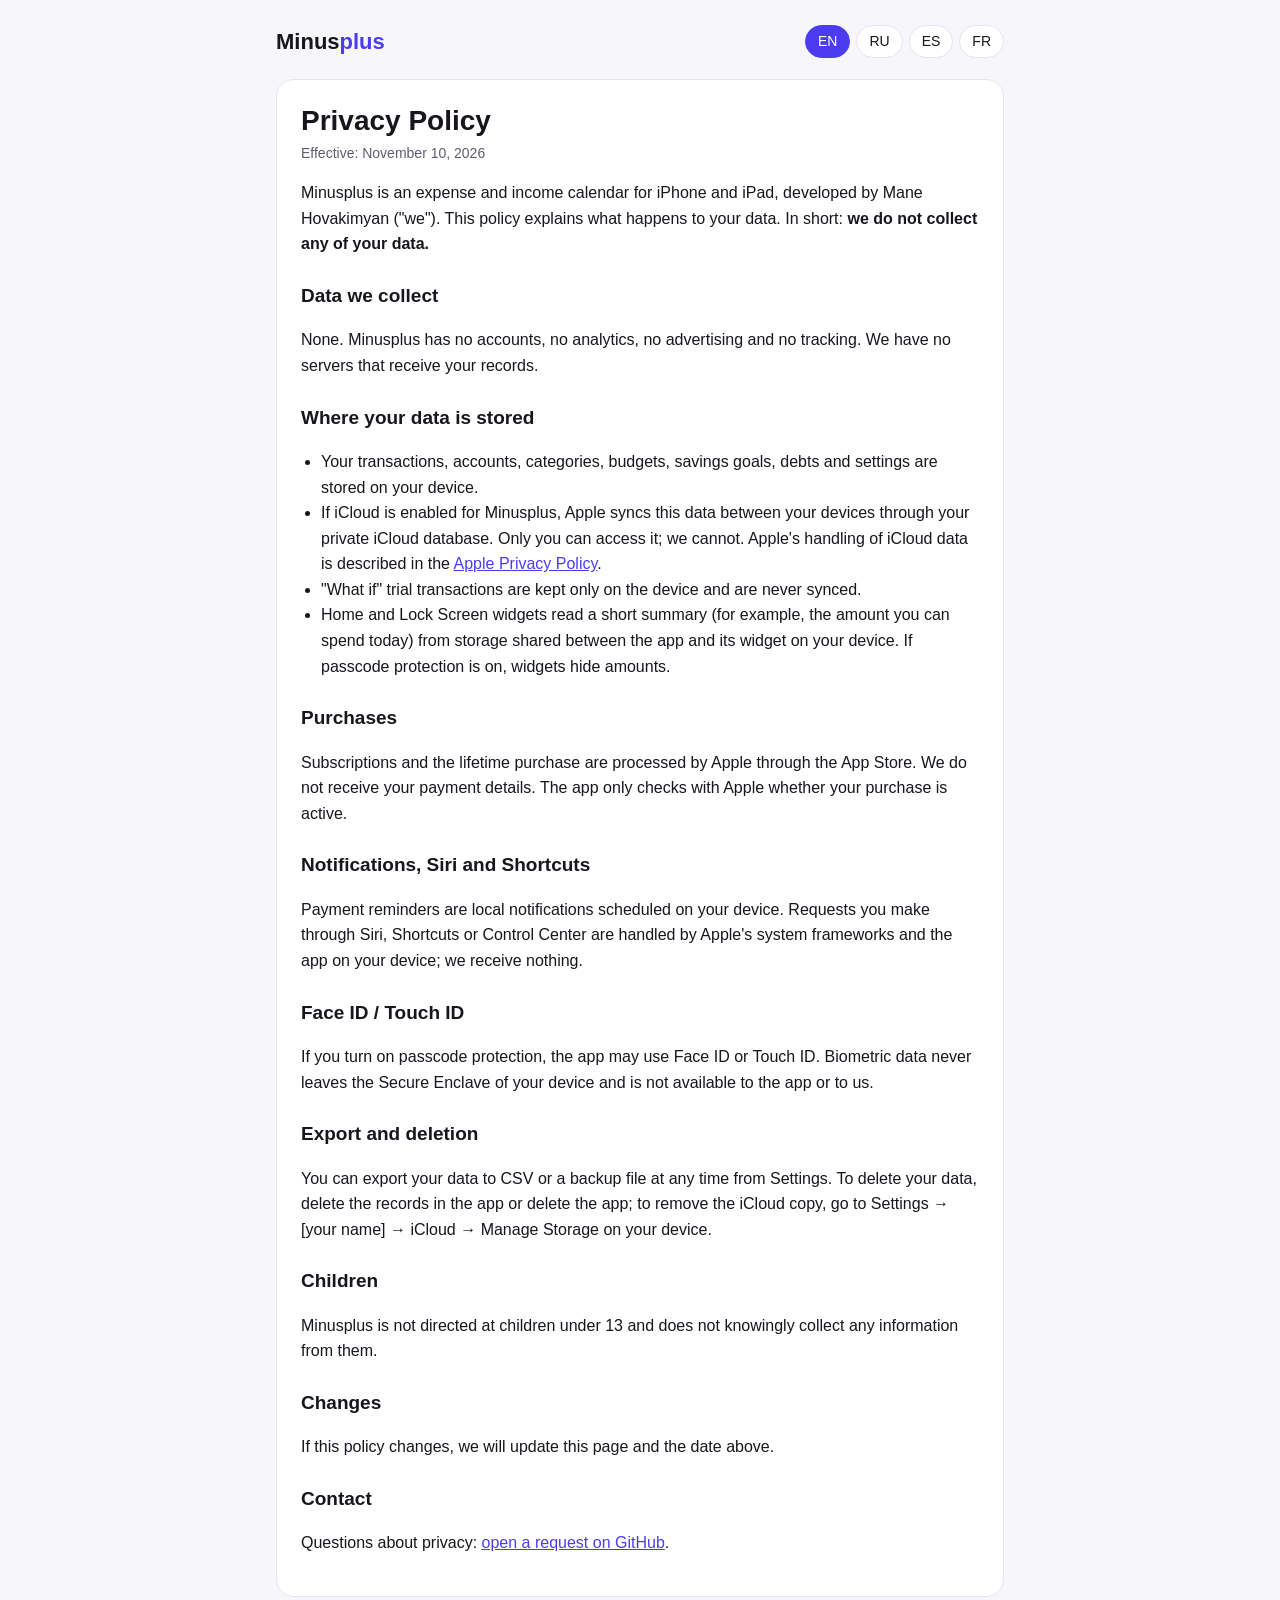
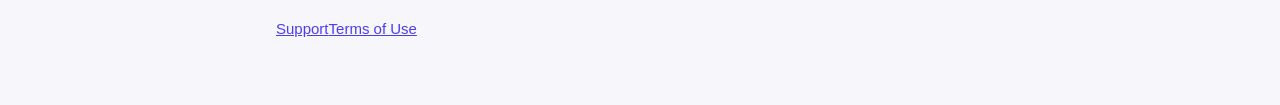
==== privacy.html @ d38d0e38 "Add files via upload" ====
<!doctype html>
<html lang="en">
<head>
<meta charset="utf-8">
<meta name="viewport" content="width=device-width, initial-scale=1">
<title>Privacy Policy · Minusplus</title>
<link rel="stylesheet" href="style.css">
<script src="lang.js"></script>
</head>
<body>
<main>
<header>
  <a class="brand" href="./">Minus<span>plus</span></a>
  <nav class="langs"><button data-l="en">EN</button><button data-l="ru">RU</button><button data-l="es">ES</button><button data-l="fr">FR</button></nav>
</header>

<article lang="en">
<h1>Privacy Policy</h1>
<p class="date">Effective: November 10, 2026</p>
<p>Minusplus is an expense and income calendar for iPhone and iPad, developed by Mane Hovakimyan ("we"). This policy explains what happens to your data. In short: <b>we do not collect any of your data.</b></p>
<h2>Data we collect</h2>
<p>None. Minusplus has no accounts, no analytics, no advertising and no tracking. We have no servers that receive your records.</p>
<h2>Where your data is stored</h2>
<ul>
<li>Your transactions, accounts, categories, budgets, savings goals, debts and settings are stored on your device.</li>
<li>If iCloud is enabled for Minusplus, Apple syncs this data between your devices through your private iCloud database. Only you can access it; we cannot. Apple's handling of iCloud data is described in the <a href="https://www.apple.com/legal/privacy/">Apple Privacy Policy</a>.</li>
<li>"What if" trial transactions are kept only on the device and are never synced.</li>
<li>Home and Lock Screen widgets read a short summary (for example, the amount you can spend today) from storage shared between the app and its widget on your device. If passcode protection is on, widgets hide amounts.</li>
</ul>
<h2>Purchases</h2>
<p>Subscriptions and the lifetime purchase are processed by Apple through the App Store. We do not receive your payment details. The app only checks with Apple whether your purchase is active.</p>
<h2>Notifications, Siri and Shortcuts</h2>
<p>Payment reminders are local notifications scheduled on your device. Requests you make through Siri, Shortcuts or Control Center are handled by Apple's system frameworks and the app on your device; we receive nothing.</p>
<h2>Face ID / Touch ID</h2>
<p>If you turn on passcode protection, the app may use Face ID or Touch ID. Biometric data never leaves the Secure Enclave of your device and is not available to the app or to us.</p>
<h2>Export and deletion</h2>
<p>You can export your data to CSV or a backup file at any time from Settings. To delete your data, delete the records in the app or delete the app; to remove the iCloud copy, go to Settings → [your name] → iCloud → Manage Storage on your device.</p>
<h2>Children</h2>
<p>Minusplus is not directed at children under 13 and does not knowingly collect any information from them.</p>
<h2>Changes</h2>
<p>If this policy changes, we will update this page and the date above.</p>
<h2>Contact</h2>
<p>Questions about privacy: <a class="contact" href="https://github.com/Alberto22m/minusplus-site/issues">open a request on GitHub</a>.</p>
</article>

<article lang="ru">
<h1>Политика конфиденциальности</h1>
<p class="date">Действует с 10 ноября 2026 г.</p>
<p>Minusplus («Минус Плюс») — календарь расходов и доходов для iPhone и iPad. Разработчик — Mane Hovakimyan («мы»). Коротко: <b>мы не собираем никаких ваших данных.</b></p>
<h2>Какие данные мы собираем</h2>
<p>Никакие. В Minusplus нет аккаунтов, аналитики, рекламы и отслеживания. У нас нет серверов, которые получают ваши записи.</p>
<h2>Где хранятся данные</h2>
<ul>
<li>Операции, счета, категории, бюджеты, копилки, долги и настройки хранятся на вашем устройстве.</li>
<li>Если для Minusplus включён iCloud, Apple синхронизирует эти данные между вашими устройствами через вашу личную базу iCloud. Доступ к ней есть только у вас, у нас его нет. Как Apple обращается с данными iCloud, описано в <a href="https://www.apple.com/ru/legal/privacy/">Политике конфиденциальности Apple</a>.</li>
<li>Пробные операции режима «Что если» хранятся только на устройстве и не синхронизируются.</li>
<li>Виджеты на экране «Домой» и экране блокировки читают короткую сводку (например, сколько можно потратить сегодня) из общего хранилища приложения и виджета на устройстве. При включённом пароле виджеты скрывают суммы.</li>
</ul>
<h2>Покупки</h2>
<p>Подписки и покупку навсегда обрабатывает Apple через App Store. Мы не получаем ваши платёжные данные. Приложение только узнаёт у Apple, активна ли покупка.</p>
<h2>Уведомления, Siri и «Команды»</h2>
<p>Напоминания о платежах — локальные уведомления, которые создаются на устройстве. Запросы через Siri, «Команды» и Пункт управления обрабатывают системные службы Apple и приложение на вашем устройстве; мы ничего не получаем.</p>
<h2>Face ID / Touch ID</h2>
<p>Если вы включите защиту паролем, приложение может использовать Face ID или Touch ID. Биометрические данные не покидают защищённый модуль Secure Enclave и недоступны ни приложению, ни нам.</p>
<h2>Экспорт и удаление</h2>
<p>В любой момент можно выгрузить данные в CSV или файл резервной копии в Настройках приложения. Чтобы удалить данные, удалите записи в приложении или само приложение; копию в iCloud можно удалить в Настройках устройства → [ваше имя] → iCloud → Управление хранилищем.</p>
<h2>Дети</h2>
<p>Minusplus не предназначен для детей младше 13 лет и сознательно не собирает о них никакой информации.</p>
<h2>Изменения</h2>
<p>Если политика изменится, мы обновим эту страницу и дату выше.</p>
<h2>Связь</h2>
<p>Вопросы о конфиденциальности: <a class="contact" href="https://github.com/Alberto22m/minusplus-site/issues">напишите нам на GitHub</a>.</p>
</article>

<article lang="es">
<h1>Política de privacidad</h1>
<p class="date">Vigente desde el 10 de noviembre de 2026</p>
<p>Minusplus es un calendario de gastos e ingresos para iPhone y iPad, desarrollado por Mane Hovakimyan («nosotros»). En resumen: <b>no recopilamos ninguno de tus datos.</b></p>
<h2>Datos que recopilamos</h2>
<p>Ninguno. Minusplus no tiene cuentas, analíticas, publicidad ni seguimiento. No tenemos servidores que reciban tus registros.</p>
<h2>Dónde se guardan tus datos</h2>
<ul>
<li>Tus movimientos, cuentas, categorías, presupuestos, metas de ahorro, deudas y ajustes se guardan en tu dispositivo.</li>
<li>Si iCloud está activado para Minusplus, Apple sincroniza estos datos entre tus dispositivos mediante tu base de datos privada de iCloud. Solo tú tienes acceso; nosotros no. El tratamiento de los datos de iCloud se describe en la <a href="https://www.apple.com/es/legal/privacy/">Política de privacidad de Apple</a>.</li>
<li>Los movimientos de prueba del modo «¿Y si…?» se guardan solo en el dispositivo y nunca se sincronizan.</li>
<li>Los widgets de la pantalla de inicio y de bloqueo leen un breve resumen (por ejemplo, cuánto puedes gastar hoy) del almacenamiento compartido entre la app y su widget en tu dispositivo. Con el código activado, los widgets ocultan los importes.</li>
</ul>
<h2>Compras</h2>
<p>Las suscripciones y la compra de por vida las procesa Apple a través del App Store. No recibimos tus datos de pago. La app solo consulta a Apple si tu compra está activa.</p>
<h2>Notificaciones, Siri y Atajos</h2>
<p>Los recordatorios de pago son notificaciones locales programadas en tu dispositivo. Las solicitudes a través de Siri, Atajos o el Centro de control las gestionan los servicios del sistema de Apple y la app en tu dispositivo; no recibimos nada.</p>
<h2>Face ID / Touch ID</h2>
<p>Si activas la protección con código, la app puede usar Face ID o Touch ID. Los datos biométricos nunca salen del Secure Enclave de tu dispositivo y no están disponibles para la app ni para nosotros.</p>
<h2>Exportación y eliminación</h2>
<p>Puedes exportar tus datos a CSV o a un archivo de copia de seguridad en cualquier momento desde Ajustes. Para eliminarlos, borra los registros en la app o elimina la app; para borrar la copia de iCloud, ve a Ajustes → [tu nombre] → iCloud → Gestionar almacenamiento.</p>
<h2>Menores</h2>
<p>Minusplus no está dirigida a menores de 13 años y no recopila conscientemente información sobre ellos.</p>
<h2>Cambios</h2>
<p>Si esta política cambia, actualizaremos esta página y la fecha indicada arriba.</p>
<h2>Contacto</h2>
<p>Preguntas sobre privacidad: <a class="contact" href="https://github.com/Alberto22m/minusplus-site/issues">escríbenos en GitHub</a>.</p>
</article>

<article lang="fr">
<h1>Politique de confidentialité</h1>
<p class="date">En vigueur à compter du 10 novembre 2026</p>
<p>Minusplus est un calendrier des dépenses et des revenus pour iPhone et iPad, développé par Mane Hovakimyan (« nous »). En bref : <b>nous ne collectons aucune de vos données.</b></p>
<h2>Données collectées</h2>
<p>Aucune. Minusplus n'a ni compte, ni outil d'analyse, ni publicité, ni suivi. Nous n'avons aucun serveur qui reçoit vos enregistrements.</p>
<h2>Où sont stockées vos données</h2>
<ul>
<li>Vos opérations, comptes, catégories, budgets, objectifs d'épargne, dettes et réglages sont stockés sur votre appareil.</li>
<li>Si iCloud est activé pour Minusplus, Apple synchronise ces données entre vos appareils via votre base de données iCloud privée. Vous seul y avez accès ; nous non. Le traitement des données iCloud est décrit dans la <a href="https://www.apple.com/fr/legal/privacy/">Politique de confidentialité d'Apple</a>.</li>
<li>Les opérations d'essai du mode « Et si… » restent uniquement sur l'appareil et ne sont jamais synchronisées.</li>
<li>Les widgets de l'écran d'accueil et de l'écran verrouillé lisent un court résumé (par exemple, ce que vous pouvez dépenser aujourd'hui) depuis un stockage partagé entre l'app et son widget sur votre appareil. Si le code est activé, les widgets masquent les montants.</li>
</ul>
<h2>Achats</h2>
<p>Les abonnements et l'achat à vie sont traités par Apple via l'App Store. Nous ne recevons pas vos informations de paiement. L'app vérifie seulement auprès d'Apple si votre achat est actif.</p>
<h2>Notifications, Siri et Raccourcis</h2>
<p>Les rappels de paiement sont des notifications locales programmées sur votre appareil. Les demandes faites via Siri, Raccourcis ou le centre de contrôle sont traitées par les services système d'Apple et l'app sur votre appareil ; nous ne recevons rien.</p>
<h2>Face ID / Touch ID</h2>
<p>Si vous activez la protection par code, l'app peut utiliser Face ID ou Touch ID. Les données biométriques ne quittent jamais la Secure Enclave de votre appareil et ne sont accessibles ni à l'app ni à nous.</p>
<h2>Export et suppression</h2>
<p>Vous pouvez exporter vos données en CSV ou dans un fichier de sauvegarde à tout moment depuis les Réglages. Pour les supprimer, effacez les enregistrements dans l'app ou supprimez l'app ; pour effacer la copie iCloud, allez dans Réglages → [votre nom] → iCloud → Gérer le stockage.</p>
<h2>Enfants</h2>
<p>Minusplus ne s'adresse pas aux enfants de moins de 13 ans et ne collecte sciemment aucune information les concernant.</p>
<h2>Modifications</h2>
<p>Si cette politique change, nous mettrons à jour cette page et la date ci-dessus.</p>
<h2>Contact</h2>
<p>Questions sur la confidentialité : <a class="contact" href="https://github.com/Alberto22m/minusplus-site/issues">écrivez-nous sur GitHub</a>.</p>
</article>

<div class="links" lang="en"><a href="./">Support</a><a href="terms.html">Terms of Use</a></div>
<div class="links" lang="ru"><a href="./?lang=ru">Поддержка</a><a href="terms.html?lang=ru">Условия использования</a></div>
<div class="links" lang="es"><a href="./?lang=es">Soporte</a><a href="terms.html?lang=es">Condiciones de uso</a></div>
<div class="links" lang="fr"><a href="./?lang=fr">Assistance</a><a href="terms.html?lang=fr">Conditions d'utilisation</a></div>
</main>
</body>
</html>
---- style.css ----
:root{--bg:#f6f6fb;--card:#fff;--text:#16161d;--muted:#5d5d6e;--accent:#4b3cf0;--line:#e4e4ee}
@media (prefers-color-scheme:dark){:root{--bg:#0f0f14;--card:#1a1a22;--text:#f1f1f6;--muted:#a3a3b5;--accent:#8b80ff;--line:#2b2b36}}
*{box-sizing:border-box}
body{margin:0;background:var(--bg);color:var(--text);font:16px/1.6 -apple-system,BlinkMacSystemFont,"SF Pro Text","Segoe UI",Roboto,sans-serif}
main{max-width:760px;margin:0 auto;padding:24px 16px 64px}
header{display:flex;flex-wrap:wrap;align-items:center;justify-content:space-between;gap:12px;margin-bottom:20px}
.brand{font-weight:800;font-size:22px;color:var(--text);text-decoration:none}
.brand span{color:var(--accent)}
nav.langs{display:flex;gap:6px}
nav.langs button{border:1px solid var(--line);background:var(--card);color:var(--text);border-radius:999px;padding:4px 12px;font:inherit;font-size:14px;cursor:pointer}
nav.langs button.on{background:var(--accent);border-color:var(--accent);color:#fff}
article{background:var(--card);border:1px solid var(--line);border-radius:18px;padding:24px}
h1{font-size:28px;line-height:1.2;margin:0 0 4px}
h2{font-size:19px;margin:24px 0 6px}
.date{color:var(--muted);font-size:14px;margin:0 0 16px}
a{color:var(--accent)}
ul{padding-left:20px}
.links{margin-top:20px;display:flex;flex-wrap:wrap;gap:16px;font-size:15px}
[lang]:not(html){display:none}
[lang].show{display:block}
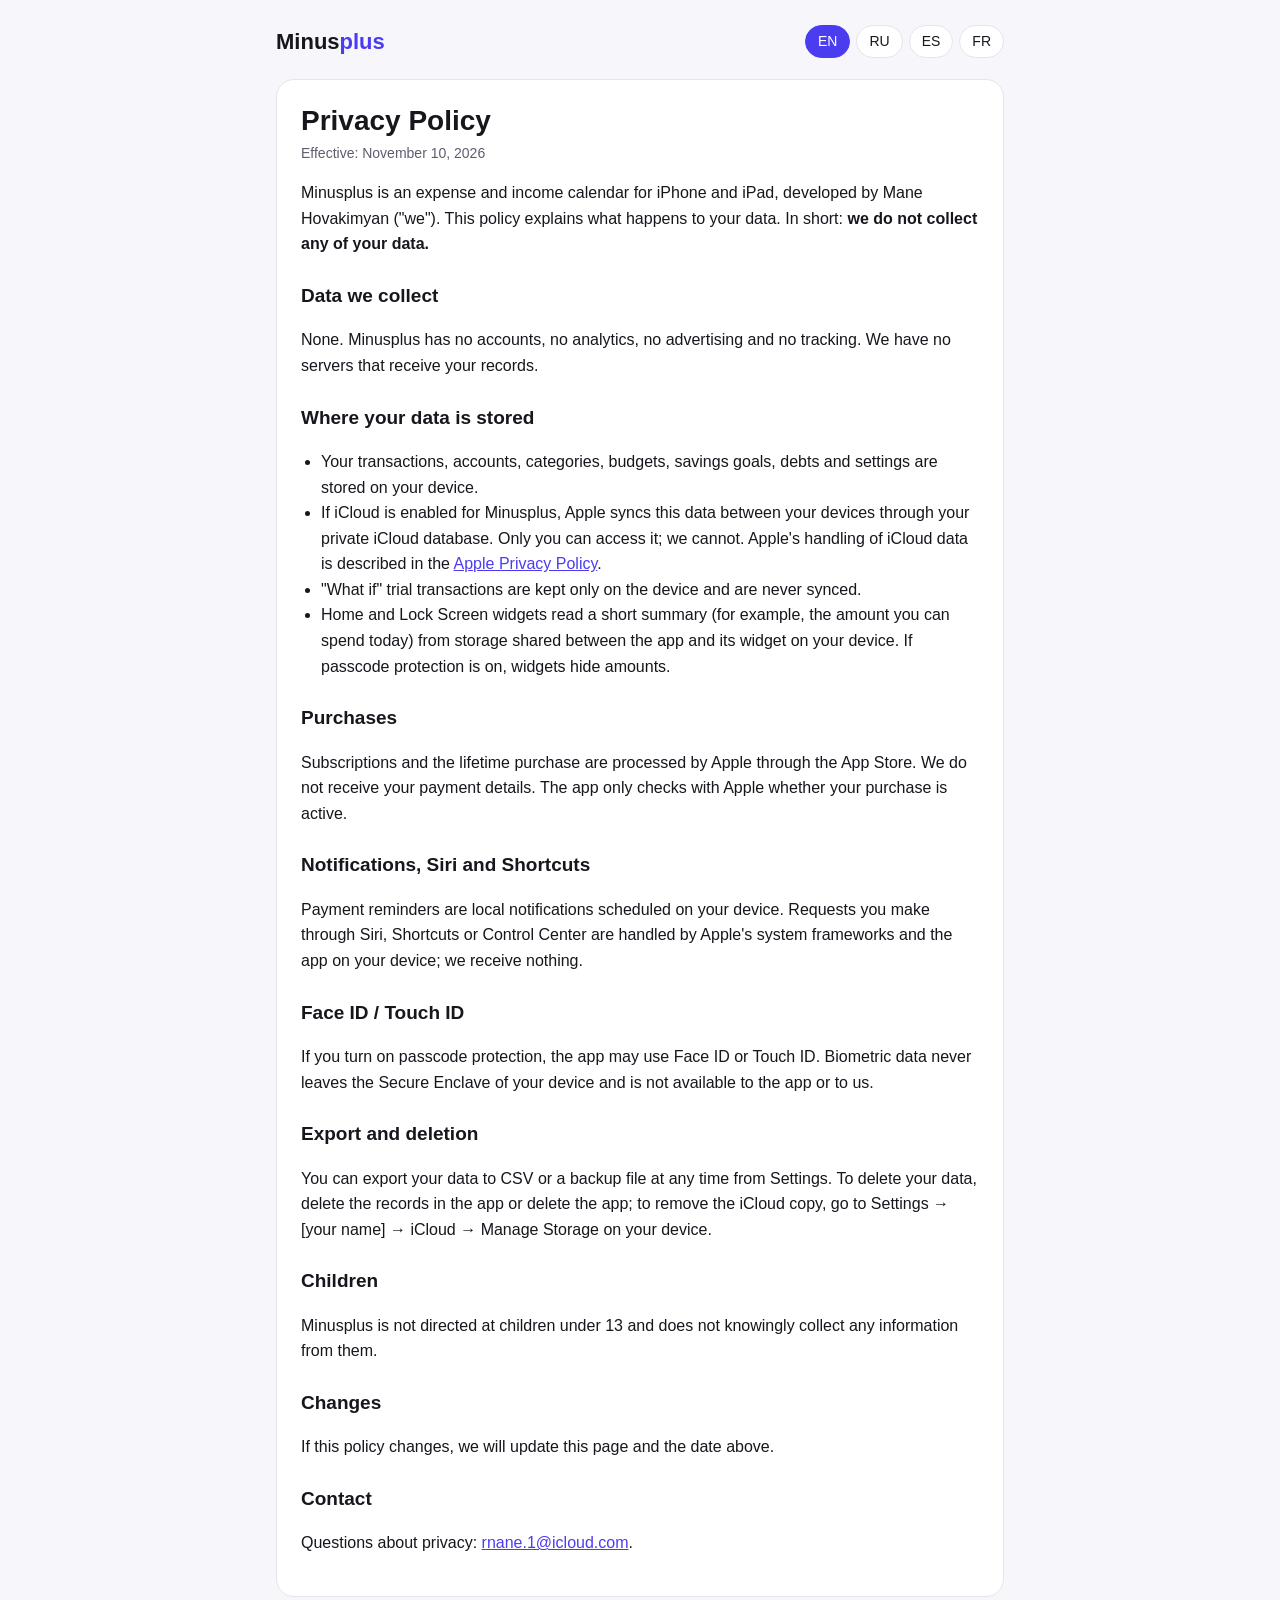
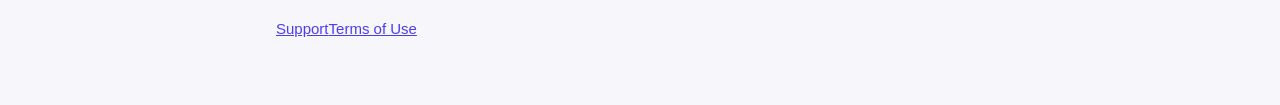
==== commit e95b29a8: "Add files via upload" ====
--- a/privacy.html
+++ b/privacy.html
@@ -40,7 +40,7 @@
 <h2>Changes</h2>
 <p>If this policy changes, we will update this page and the date above.</p>
 <h2>Contact</h2>
-<p>Questions about privacy: <a class="contact" href="https://github.com/Alberto22m/minusplus-site/issues">open a request on GitHub</a>.</p>
+<p>Questions about privacy: <a class="contact" href="mailto:rnane.1@icloud.com">rnane.1@icloud.com</a>.</p>
 </article>
 
 <article lang="ru">
@@ -69,7 +69,7 @@
 <h2>Изменения</h2>
 <p>Если политика изменится, мы обновим эту страницу и дату выше.</p>
 <h2>Связь</h2>
-<p>Вопросы о конфиденциальности: <a class="contact" href="https://github.com/Alberto22m/minusplus-site/issues">напишите нам на GitHub</a>.</p>
+<p>Вопросы о конфиденциальности: <a class="contact" href="mailto:rnane.1@icloud.com">rnane.1@icloud.com</a>.</p>
 </article>
 
 <article lang="es">
@@ -98,7 +98,7 @@
 <h2>Cambios</h2>
 <p>Si esta política cambia, actualizaremos esta página y la fecha indicada arriba.</p>
 <h2>Contacto</h2>
-<p>Preguntas sobre privacidad: <a class="contact" href="https://github.com/Alberto22m/minusplus-site/issues">escríbenos en GitHub</a>.</p>
+<p>Preguntas sobre privacidad: <a class="contact" href="mailto:rnane.1@icloud.com">rnane.1@icloud.com</a>.</p>
 </article>
 
 <article lang="fr">
@@ -127,7 +127,7 @@
 <h2>Modifications</h2>
 <p>Si cette politique change, nous mettrons à jour cette page et la date ci-dessus.</p>
 <h2>Contact</h2>
-<p>Questions sur la confidentialité : <a class="contact" href="https://github.com/Alberto22m/minusplus-site/issues">écrivez-nous sur GitHub</a>.</p>
+<p>Questions sur la confidentialité : <a class="contact" href="mailto:rnane.1@icloud.com">rnane.1@icloud.com</a>.</p>
 </article>
 
 <div class="links" lang="en"><a href="./">Support</a><a href="terms.html">Terms of Use</a></div>
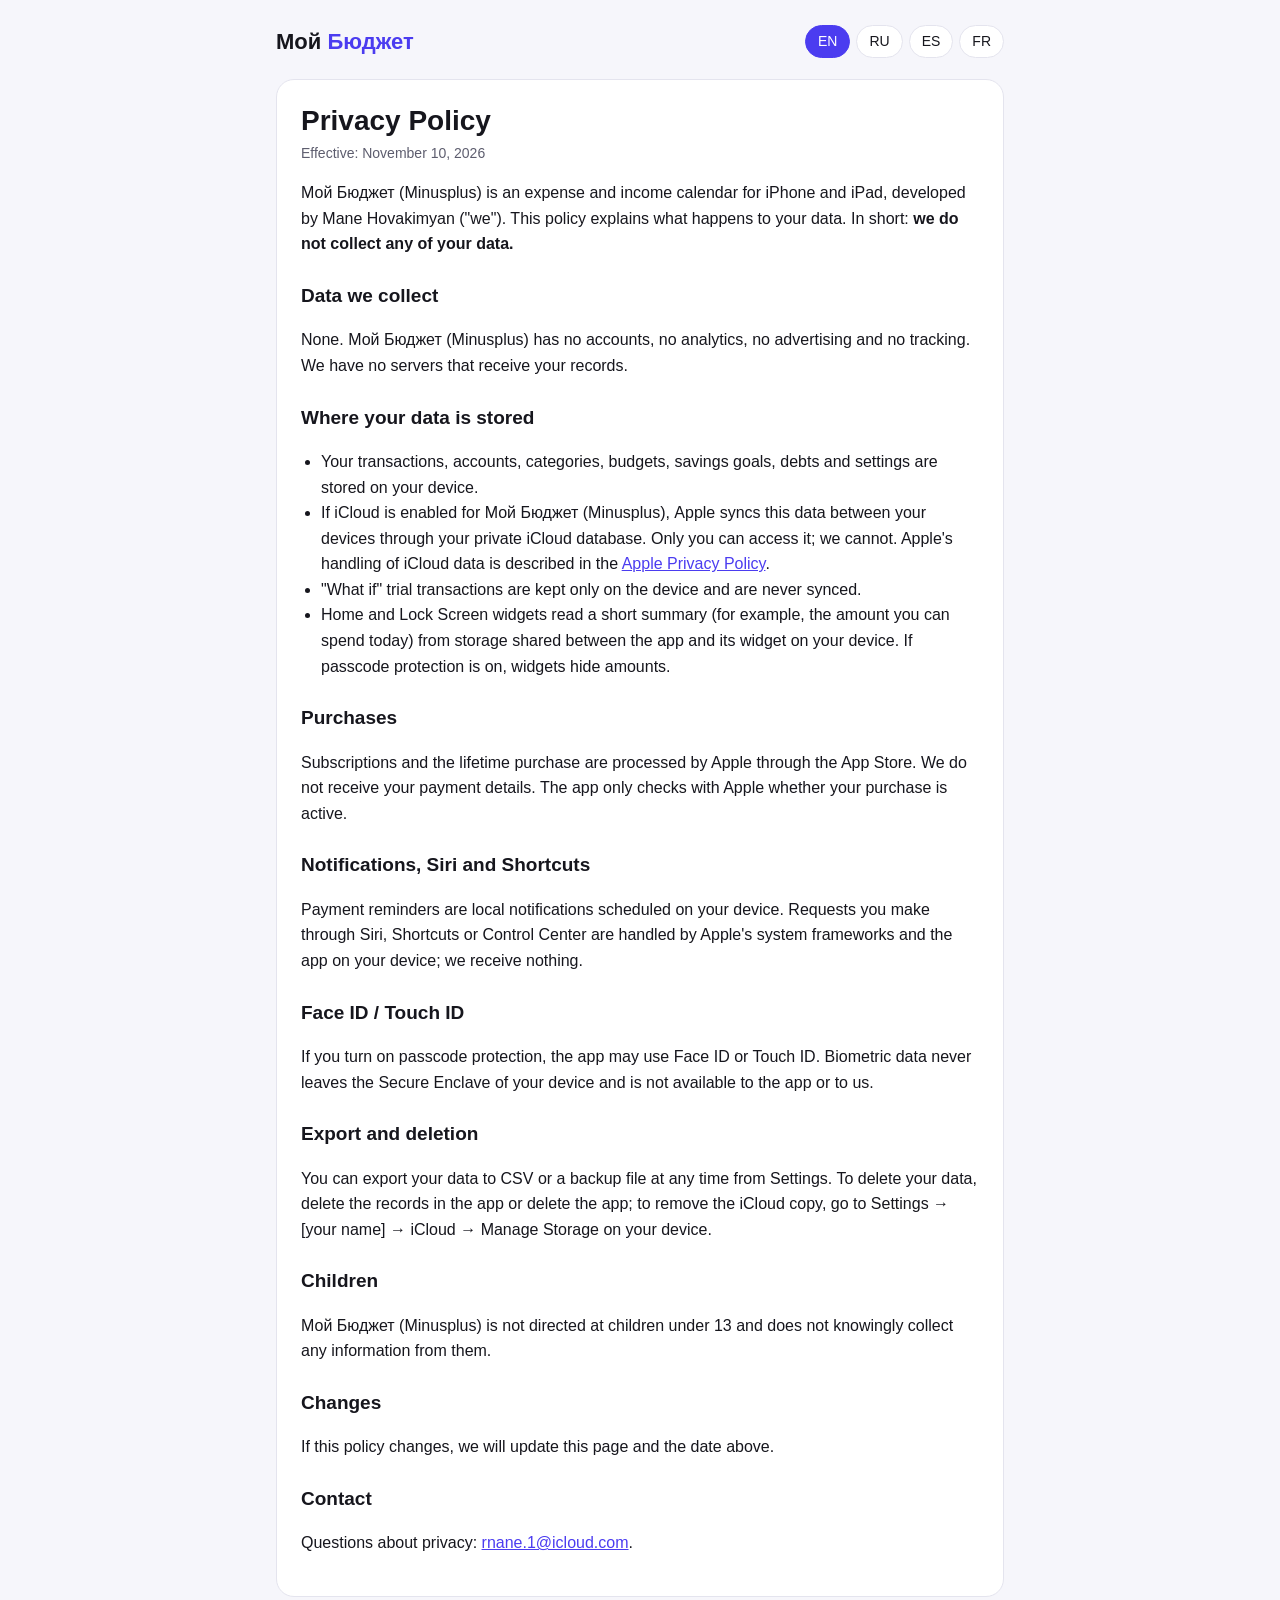
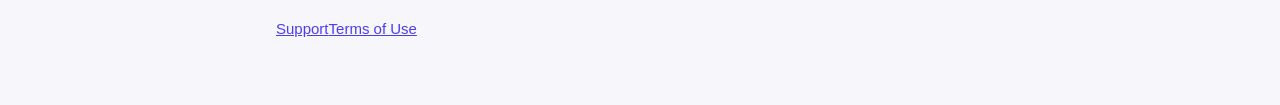
==== commit 8a44fa1a: "Rename the site to «Мой Бюджет» Brand on every page becomes «Мой Бюджет»; English, Spanish and Frenc" ====
--- a/privacy.html
+++ b/privacy.html
@@ -3,27 +3,27 @@
 <head>
 <meta charset="utf-8">
 <meta name="viewport" content="width=device-width, initial-scale=1">
-<title>Privacy Policy · Minusplus</title>
+<title>Privacy Policy · Мой Бюджет</title>
 <link rel="stylesheet" href="style.css">
 <script src="lang.js"></script>
 </head>
 <body>
 <main>
 <header>
-  <a class="brand" href="./">Minus<span>plus</span></a>
+  <a class="brand" href="./">Мой <span>Бюджет</span></a>
   <nav class="langs"><button data-l="en">EN</button><button data-l="ru">RU</button><button data-l="es">ES</button><button data-l="fr">FR</button></nav>
 </header>
 
 <article lang="en">
 <h1>Privacy Policy</h1>
 <p class="date">Effective: November 10, 2026</p>
-<p>Minusplus is an expense and income calendar for iPhone and iPad, developed by Mane Hovakimyan ("we"). This policy explains what happens to your data. In short: <b>we do not collect any of your data.</b></p>
+<p>Мой Бюджет (Minusplus) is an expense and income calendar for iPhone and iPad, developed by Mane Hovakimyan ("we"). This policy explains what happens to your data. In short: <b>we do not collect any of your data.</b></p>
 <h2>Data we collect</h2>
-<p>None. Minusplus has no accounts, no analytics, no advertising and no tracking. We have no servers that receive your records.</p>
+<p>None. Мой Бюджет (Minusplus) has no accounts, no analytics, no advertising and no tracking. We have no servers that receive your records.</p>
 <h2>Where your data is stored</h2>
 <ul>
 <li>Your transactions, accounts, categories, budgets, savings goals, debts and settings are stored on your device.</li>
-<li>If iCloud is enabled for Minusplus, Apple syncs this data between your devices through your private iCloud database. Only you can access it; we cannot. Apple's handling of iCloud data is described in the <a href="https://www.apple.com/legal/privacy/">Apple Privacy Policy</a>.</li>
+<li>If iCloud is enabled for Мой Бюджет (Minusplus), Apple syncs this data between your devices through your private iCloud database. Only you can access it; we cannot. Apple's handling of iCloud data is described in the <a href="https://www.apple.com/legal/privacy/">Apple Privacy Policy</a>.</li>
 <li>"What if" trial transactions are kept only on the device and are never synced.</li>
 <li>Home and Lock Screen widgets read a short summary (for example, the amount you can spend today) from storage shared between the app and its widget on your device. If passcode protection is on, widgets hide amounts.</li>
 </ul>
@@ -36,7 +36,7 @@
 <h2>Export and deletion</h2>
 <p>You can export your data to CSV or a backup file at any time from Settings. To delete your data, delete the records in the app or delete the app; to remove the iCloud copy, go to Settings → [your name] → iCloud → Manage Storage on your device.</p>
 <h2>Children</h2>
-<p>Minusplus is not directed at children under 13 and does not knowingly collect any information from them.</p>
+<p>Мой Бюджет (Minusplus) is not directed at children under 13 and does not knowingly collect any information from them.</p>
 <h2>Changes</h2>
 <p>If this policy changes, we will update this page and the date above.</p>
 <h2>Contact</h2>
@@ -46,13 +46,13 @@
 <article lang="ru">
 <h1>Политика конфиденциальности</h1>
 <p class="date">Действует с 10 ноября 2026 г.</p>
-<p>Minusplus («Минус Плюс») — календарь расходов и доходов для iPhone и iPad. Разработчик — Mane Hovakimyan («мы»). Коротко: <b>мы не собираем никаких ваших данных.</b></p>
+<p>«Мой Бюджет» — календарь расходов и доходов для iPhone и iPad. Разработчик — Mane Hovakimyan («мы»). Коротко: <b>мы не собираем никаких ваших данных.</b></p>
 <h2>Какие данные мы собираем</h2>
-<p>Никакие. В Minusplus нет аккаунтов, аналитики, рекламы и отслеживания. У нас нет серверов, которые получают ваши записи.</p>
+<p>Никакие. В «Мой Бюджет» нет аккаунтов, аналитики, рекламы и отслеживания. У нас нет серверов, которые получают ваши записи.</p>
 <h2>Где хранятся данные</h2>
 <ul>
 <li>Операции, счета, категории, бюджеты, копилки, долги и настройки хранятся на вашем устройстве.</li>
-<li>Если для Minusplus включён iCloud, Apple синхронизирует эти данные между вашими устройствами через вашу личную базу iCloud. Доступ к ней есть только у вас, у нас его нет. Как Apple обращается с данными iCloud, описано в <a href="https://www.apple.com/ru/legal/privacy/">Политике конфиденциальности Apple</a>.</li>
+<li>Если для «Мой Бюджет» включён iCloud, Apple синхронизирует эти данные между вашими устройствами через вашу личную базу iCloud. Доступ к ней есть только у вас, у нас его нет. Как Apple обращается с данными iCloud, описано в <a href="https://www.apple.com/ru/legal/privacy/">Политике конфиденциальности Apple</a>.</li>
 <li>Пробные операции режима «Что если» хранятся только на устройстве и не синхронизируются.</li>
 <li>Виджеты на экране «Домой» и экране блокировки читают короткую сводку (например, сколько можно потратить сегодня) из общего хранилища приложения и виджета на устройстве. При включённом пароле виджеты скрывают суммы.</li>
 </ul>
@@ -65,7 +65,7 @@
 <h2>Экспорт и удаление</h2>
 <p>В любой момент можно выгрузить данные в CSV или файл резервной копии в Настройках приложения. Чтобы удалить данные, удалите записи в приложении или само приложение; копию в iCloud можно удалить в Настройках устройства → [ваше имя] → iCloud → Управление хранилищем.</p>
 <h2>Дети</h2>
-<p>Minusplus не предназначен для детей младше 13 лет и сознательно не собирает о них никакой информации.</p>
+<p>«Мой Бюджет» не предназначен для детей младше 13 лет и сознательно не собирает о них никакой информации.</p>
 <h2>Изменения</h2>
 <p>Если политика изменится, мы обновим эту страницу и дату выше.</p>
 <h2>Связь</h2>
@@ -75,13 +75,13 @@
 <article lang="es">
 <h1>Política de privacidad</h1>
 <p class="date">Vigente desde el 10 de noviembre de 2026</p>
-<p>Minusplus es un calendario de gastos e ingresos para iPhone y iPad, desarrollado por Mane Hovakimyan («nosotros»). En resumen: <b>no recopilamos ninguno de tus datos.</b></p>
+<p>Мой Бюджет (Minusplus) es un calendario de gastos e ingresos para iPhone y iPad, desarrollado por Mane Hovakimyan («nosotros»). En resumen: <b>no recopilamos ninguno de tus datos.</b></p>
 <h2>Datos que recopilamos</h2>
-<p>Ninguno. Minusplus no tiene cuentas, analíticas, publicidad ni seguimiento. No tenemos servidores que reciban tus registros.</p>
+<p>Ninguno. Мой Бюджет (Minusplus) no tiene cuentas, analíticas, publicidad ni seguimiento. No tenemos servidores que reciban tus registros.</p>
 <h2>Dónde se guardan tus datos</h2>
 <ul>
 <li>Tus movimientos, cuentas, categorías, presupuestos, metas de ahorro, deudas y ajustes se guardan en tu dispositivo.</li>
-<li>Si iCloud está activado para Minusplus, Apple sincroniza estos datos entre tus dispositivos mediante tu base de datos privada de iCloud. Solo tú tienes acceso; nosotros no. El tratamiento de los datos de iCloud se describe en la <a href="https://www.apple.com/es/legal/privacy/">Política de privacidad de Apple</a>.</li>
+<li>Si iCloud está activado para Мой Бюджет (Minusplus), Apple sincroniza estos datos entre tus dispositivos mediante tu base de datos privada de iCloud. Solo tú tienes acceso; nosotros no. El tratamiento de los datos de iCloud se describe en la <a href="https://www.apple.com/es/legal/privacy/">Política de privacidad de Apple</a>.</li>
 <li>Los movimientos de prueba del modo «¿Y si…?» se guardan solo en el dispositivo y nunca se sincronizan.</li>
 <li>Los widgets de la pantalla de inicio y de bloqueo leen un breve resumen (por ejemplo, cuánto puedes gastar hoy) del almacenamiento compartido entre la app y su widget en tu dispositivo. Con el código activado, los widgets ocultan los importes.</li>
 </ul>
@@ -94,7 +94,7 @@
 <h2>Exportación y eliminación</h2>
 <p>Puedes exportar tus datos a CSV o a un archivo de copia de seguridad en cualquier momento desde Ajustes. Para eliminarlos, borra los registros en la app o elimina la app; para borrar la copia de iCloud, ve a Ajustes → [tu nombre] → iCloud → Gestionar almacenamiento.</p>
 <h2>Menores</h2>
-<p>Minusplus no está dirigida a menores de 13 años y no recopila conscientemente información sobre ellos.</p>
+<p>Мой Бюджет (Minusplus) no está dirigida a menores de 13 años y no recopila conscientemente información sobre ellos.</p>
 <h2>Cambios</h2>
 <p>Si esta política cambia, actualizaremos esta página y la fecha indicada arriba.</p>
 <h2>Contacto</h2>
@@ -104,13 +104,13 @@
 <article lang="fr">
 <h1>Politique de confidentialité</h1>
 <p class="date">En vigueur à compter du 10 novembre 2026</p>
-<p>Minusplus est un calendrier des dépenses et des revenus pour iPhone et iPad, développé par Mane Hovakimyan (« nous »). En bref : <b>nous ne collectons aucune de vos données.</b></p>
+<p>Мой Бюджет (Minusplus) est un calendrier des dépenses et des revenus pour iPhone et iPad, développé par Mane Hovakimyan (« nous »). En bref : <b>nous ne collectons aucune de vos données.</b></p>
 <h2>Données collectées</h2>
-<p>Aucune. Minusplus n'a ni compte, ni outil d'analyse, ni publicité, ni suivi. Nous n'avons aucun serveur qui reçoit vos enregistrements.</p>
+<p>Aucune. Мой Бюджет (Minusplus) n'a ni compte, ni outil d'analyse, ni publicité, ni suivi. Nous n'avons aucun serveur qui reçoit vos enregistrements.</p>
 <h2>Où sont stockées vos données</h2>
 <ul>
 <li>Vos opérations, comptes, catégories, budgets, objectifs d'épargne, dettes et réglages sont stockés sur votre appareil.</li>
-<li>Si iCloud est activé pour Minusplus, Apple synchronise ces données entre vos appareils via votre base de données iCloud privée. Vous seul y avez accès ; nous non. Le traitement des données iCloud est décrit dans la <a href="https://www.apple.com/fr/legal/privacy/">Politique de confidentialité d'Apple</a>.</li>
+<li>Si iCloud est activé pour Мой Бюджет (Minusplus), Apple synchronise ces données entre vos appareils via votre base de données iCloud privée. Vous seul y avez accès ; nous non. Le traitement des données iCloud est décrit dans la <a href="https://www.apple.com/fr/legal/privacy/">Politique de confidentialité d'Apple</a>.</li>
 <li>Les opérations d'essai du mode « Et si… » restent uniquement sur l'appareil et ne sont jamais synchronisées.</li>
 <li>Les widgets de l'écran d'accueil et de l'écran verrouillé lisent un court résumé (par exemple, ce que vous pouvez dépenser aujourd'hui) depuis un stockage partagé entre l'app et son widget sur votre appareil. Si le code est activé, les widgets masquent les montants.</li>
 </ul>
@@ -123,7 +123,7 @@
 <h2>Export et suppression</h2>
 <p>Vous pouvez exporter vos données en CSV ou dans un fichier de sauvegarde à tout moment depuis les Réglages. Pour les supprimer, effacez les enregistrements dans l'app ou supprimez l'app ; pour effacer la copie iCloud, allez dans Réglages → [votre nom] → iCloud → Gérer le stockage.</p>
 <h2>Enfants</h2>
-<p>Minusplus ne s'adresse pas aux enfants de moins de 13 ans et ne collecte sciemment aucune information les concernant.</p>
+<p>Мой Бюджет (Minusplus) ne s'adresse pas aux enfants de moins de 13 ans et ne collecte sciemment aucune information les concernant.</p>
 <h2>Modifications</h2>
 <p>Si cette politique change, nous mettrons à jour cette page et la date ci-dessus.</p>
 <h2>Contact</h2>
